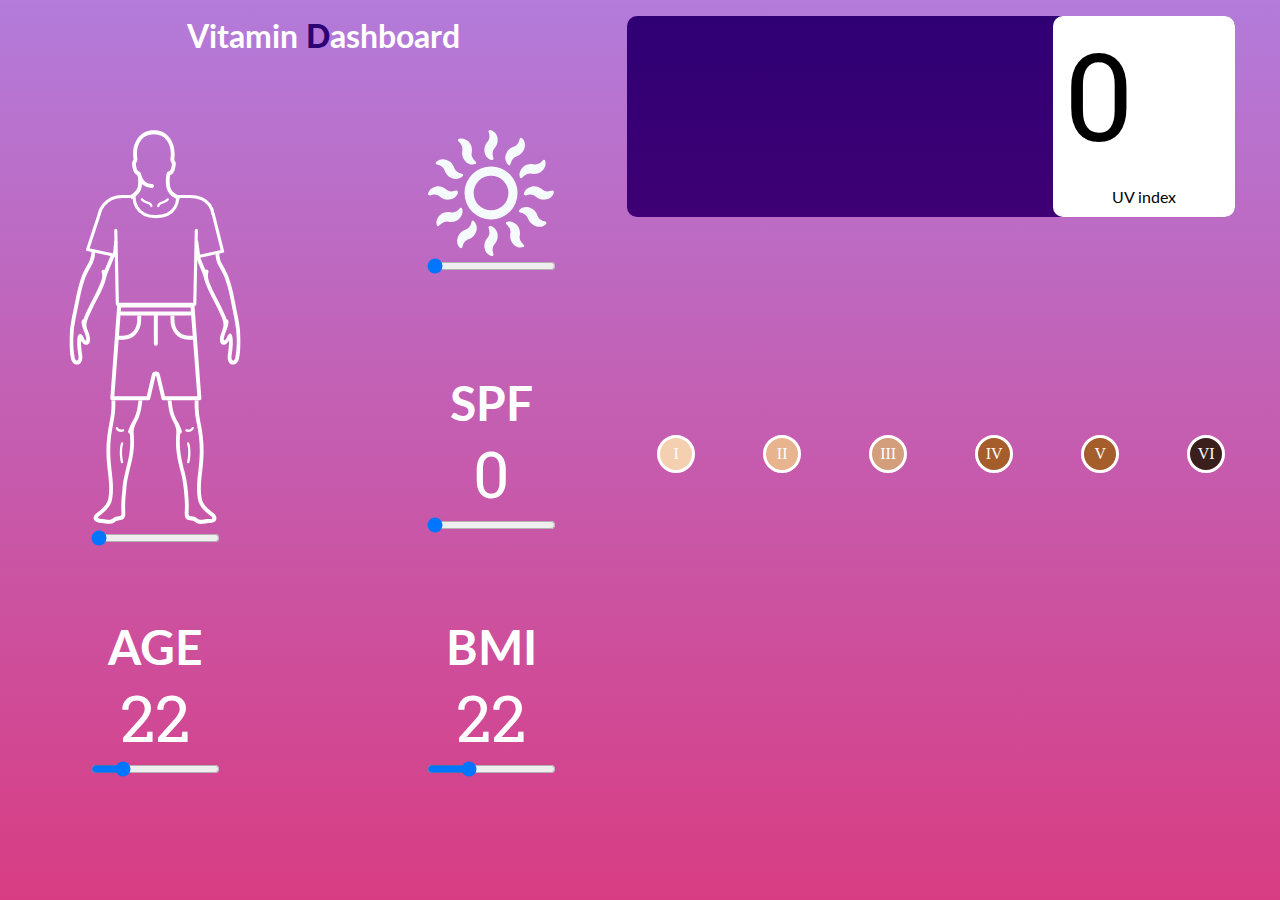
==== index.html @ 44d74c5a "styling fixes" ====
<!DOCTYPE html>
<html>
<head>
	<title>VitaminDashboard</title>
	<link rel="icon" href="favicon.ico" type="image/x-icon" />  
	<link href="https://fonts.googleapis.com/css2?family=Lato&display=swap" rel="stylesheet">
	<link href="https://fonts.googleapis.com/css2?family=Roboto+Slab:wght@700&display=swap" rel="stylesheet">
	<link rel="stylesheet" type="text/css" href="Assets/Css/style.css">
	<meta name="viewport" content="initial-scale=1.0, minimum-scale=1.0" />
	<link rel="apple-touch-icon" href="Assets/Images/D-180.png">  
	<meta name="apple-mobile-web-app-status-bar" content="#c262b7">
	<meta name="theme-color" content="#c262b7"/>
	<link rel="manifest" href="manifest.json">
</head>
<body>
	<main class="uv-app">
		<h1 class="app-header">Vitamin <strong class="d">D</strong>ashboard</h1>
		<div class="block block-uv">
			<div class="uv-index">
				<div class="uv-index-forecast">
					<canvas id="uv-chart" class="uv-chart"></canvas>
				</div>
				<div class="uv-index-now">
					<svg viewBox="0 0 21 21">
						<text class="uv-index-now_number number" x="0" y="15">0</text>
					</svg>
					<p class="uv-index-now_label">UV index</p>
				</div>	
			</div>		
		</div>
		<div class="block block-factors">
			<div class="factor factor-clothes">
				<img class="clothes clothes-placeholder" src="Assets/Images/clothes-1.svg">
				<img class="clothes clothes-1" src="Assets/Images/clothes-1.svg">
				<img class="clothes clothes-2" src="Assets/Images/clothes-2.svg">
				<img class="clothes clothes-3 active" src="Assets/Images/clothes-3.svg">
				<img class="clothes clothes-4" src="Assets/Images/clothes-4.svg">
				<img class="clothes clothes-5" src="Assets/Images/clothes-5.svg">
				<input type="range" min="1" max="5" value="1" class="slider clothes-slider" id="clothes-slider">
			</div>
			<div class="factor factor-cloud-coverage cloud-coverage-0">
				<img id="sun" class="sun" src="./Assets/Images/sun.svg">
				<img id="cloud1" class="cloud cloud1" src="./Assets/Images/cloud.svg">
				<img id="cloud2" class="cloud cloud2" src="./Assets/Images/cloud.svg">
				<input type="range" min="1" max="5" value="0" class="slider cloud-coverage-slider" id="cloud-coverage-slider">
			</div>
			<div class="factor factor-age">
				<p class="label factor-age_label">AGE</p>
				<p class="factor-age_number number">22</p>
				<input type="range" min="1" max="99" value="22" class="slider age-slider" id="age-slider">
			</div>
			<div class="factor factor-spf">
				<p class="label factor-spf_label">SPF</p>
				<p class="factor-spf_number number">0</p>
				<input type="range" min="0" max="60" value="0" class="slider spf-slider" id="spf-slider">
			</div>
			<div class="factor factor-bmi">
				<p class="label factor-bmi_label">BMI</p>
				<p class="factor-bmi_number number">22</p>
				<input type="range" min="10" max="50" value="22" class="slider bmi-slider" id="bmi-slider">
			</div>
		</div>
		<div class="block block-time">
			<div class="chart-container" style="width:calc(100vw - 3em)">
				<canvas id="time-chart"></canvas>
			</div>
			<ul class="skin-types">
				<li class="skin-type skin-type-1">I</li>
				<li class="skin-type skin-type-2">II</li>
				<li class="skin-type skin-type-3">III</li>
				<li class="skin-type skin-type-4">IV</li>
				<li class="skin-type skin-type-5">V</li>
				<li class="skin-type skin-type-6">VI</li>
			</ul>
		</div>
	</main>

	<script src="Assets/Js/chart.js"></script>
	<script src="Assets/Js/actions.js"></script>
<!-- 
 To Do:
	- fix the way things scale for phones and desktop sizes
	- make clouds work
	- make clothes work
  -->
</body>
</html>
---- Assets/Css/style.css ----
/* Style v 0.1 */

/* Resets */
ul[class], ol[class] {padding: 0; list-style: none; }
body, h1, h2, h3, h4, p, ul[class], ol[class], li, figure, figcaption, blockquote, dl, dd {margin: 0; }

/* Resets */
:root {
	--number-font: 'Roboto Slab', serif;
	--label-font: 'Lato', sans-serif;
	--accent-color: #2f0074;
}

/* Fonts */
.number { 
	font-family: 'Roboto Slab', serif;
}

/* * * * * * * * * * * * * * * * * * * */
/* Header                              */
/* * * * * * * * * * * * * * * * * * * */
.app-header {
	font-family: var(--label-font);
	color: #fff;
	font-size: 2em;
	text-align: center;
}

.d {
	color: #2e0074;
}


/* * * * * * * * * * * * * * * * * * * */
/* Layout                              */
/* * * * * * * * * * * * * * * * * * * */
.uv-app { 
	display: grid; 
	grid-template-rows: 2em auto auto 1fr; 
	grid-row-gap: 2em;
	padding: 1em 1.2em;
    grid-template-columns: calc(100vw - 2.4em);
	background-image: linear-gradient(#b37bda, #d83d83); 
	height: calc(100vh - 2em);
	overflow-x: hidden;
}


/* * * * * * * * * * * * * * * * * * * */
/* Factors                             */
/* * * * * * * * * * * * * * * * * * * */

/* Factors layout */
.block-factors { 
	display: grid; 
	grid-template-columns: calc(50% - 2em) calc(50% - 2em); 
	grid-template-rows: minmax(10vh, 15vh) minmax(10vh, 13vh) minmax(10vh, 13vh);
	grid-column-gap: 4em;
	grid-row-gap: 1em;
	text-align: center;
}

.slider {
	max-width: 20vw;
}

/* Spf */
.factor-spf {
	grid-row: 2 / 3;
	grid-column: 2 / 3;
}

.factor-spf_label {
	font-family: var(--label-font);
	color: #fff;
	font-size: 2em;
	font-weight: bold;
}

.factor-spf_number {
	font-family: var(--number-font);
	color: #fff;
	font-size: 3em;
}

/* Cloud coverage */
.factor-cloud-coverage {
	display: flex;
    flex-direction: column;
	position: relative;
	grid-row: 1 / 2;
	align-items: center;
}

.cloud1 {
	position: absolute;
	width: 35%;
	left: calc(0px - 25%);
	top: 20%;
	opacity: 0;
	transition: all 1s cubic-bezier(0, 0.2, 0.5, 1);
}

.cloud2 {
	position: absolute;
	width: 35%;
	right: calc(0px - 25%);
	top: 50%;
	opacity: 0;
	transition: all 1s cubic-bezier(0, 0.2, 0.5, 1);
}

.sun {
	top: 0;
	max-width: 70%;
	max-height: 70%;
	position: relative;
	transition: all 1s cubic-bezier(0, 0.2, 0.5, 1);
}

.cloud-coverage-2 .cloud1 {
	left: calc(0px - 7%);
	opacity: 0.2;
}

.cloud-coverage-2 .cloud2 {
	right: calc(0px - 7%);
	top: 40%;
	opacity: 0.2;
}

.cloud-coverage-2 .sun {
	transform: rotate(5deg) scale(0.95);
}

.cloud-coverage-3 .cloud1 {
	left: calc(0px - 5%);
	opacity: 0.6;
	width: 45%;
}

.cloud-coverage-3 .cloud2 {
	right: calc(0px - 5%);
	top: 25%;
	opacity: 0.6;
	width: 45%;
}

.cloud-coverage-3 .sun {
	transform: rotate(10deg) scale(0.90);
}

.cloud-coverage-4 .cloud1 {
	left: calc(0px - 4%);
	opacity: 0.8;
	top: 2%;
	width: 50%;
}

.cloud-coverage-4 .cloud2 {
	right: calc(0px - 4%);
	opacity: 0.8;
	top: 30%;
	width: 50%;
}

.cloud-coverage-4 .sun {
	transform: rotate(15deg) scale(0.85);
}

.cloud-coverage-5 .cloud1 {
	left: 0;
	top: -4%;
	opacity: 1;
	width: 55%;
}

.cloud-coverage-5 .cloud2 {
	right: 0;
	top: 20%;
	opacity: 1;
	width: 55%;
}

.cloud-coverage-5 .sun {
	transform: rotate(20deg) scale(0.80);
}

/* Age */
.factor-age {
	grid-row: 3 / 4;
	grid-column: 1 / 2;
}

.factor-age_label {
	font-family: var(--label-font);
	color: #fff;
	font-size: 2em;
	font-weight: bold;
}

.factor-age_number {
	font-family: var(--number-font);
	color: #fff;
	font-size: 3em;
}

/* Bmi */
.factor-bmi {
	grid-row: 3 / 4;
	grid-column: 2 / 3;
}

.factor-bmi_label {
	font-family: var(--label-font);
	color: #fff;
	font-size: 2em;
	font-weight: bold;
}

.factor-bmi_number {
	font-family: var(--number-font);
	color: #fff;
	font-size: 3em;
}

/* Clothes */
.factor-clothes {
	position: relative;
	grid-column: 1 / 2;
	grid-row: 1 / 3;
}

.clothes { 
	position: absolute; 
	top: 0;
	left: 0;
	width: 100%;
	height: calc(100% - 30px);
	opacity: 0; 
}

.clothes.active { 
	opacity: 1; 
}

.clothes-placeholder {
	position: relative;
}


/* * * * * * * * * * * * * * * * * * * */
/* UV Index                            */
/* * * * * * * * * * * * * * * * * * * */

/* UV Index layout */
.uv-index {
	display: grid;
	grid-template-columns: 70% 30%;
	background-color: black;
	border-radius: 10px;
	background-image: linear-gradient(#2f0074, #3e0074); 
}

/* UV Index forecast */
.uv-index-forecast { 
	position: relative;
}

/* UV Index now */
.uv-index-now {
	display: flex;
	padding: 0.7em;
	flex-direction: column;
	justify-content: center;
	background-color: #fff;
	border-radius: 10px;
	text-align: center;
}

.uv-index-now_number {
	color: var(--accent-color);
}

.uv-index-now_label {
	font-family: var(--label-font);
}


/* * * * * * * * * * * * * * * * * * * */
/* Skin Types                          */
/* * * * * * * * * * * * * * * * * * * */
ul.skin-types { 
	display: flex;
	justify-content: space-between;
	padding-left: 30px;
	padding-right: 10px;
}

.skin-type {
	display: flex;
	justify-content: center;
	align-items: center;
	border: solid #fff 3px;
	border-radius: 100%;
	width: 2em;
	height: 2em;
	color: #fff;
}

.skin-type-1 { background-color: #f4d0b0; }
.skin-type-2 { background-color: #e7b48f; }
.skin-type-3 { background-color: #d29e7b; }
.skin-type-4 { background-color: #a45d2b; }
.skin-type-5 { background-color: #a45d2b; }
.skin-type-6 { background-color: #3b1f1d; }


/* * * * * * * * * * * * * * * * * * * */
/* Screen sizes                        */
/* * * * * * * * * * * * * * * * * * * */

@media(min-width:992px){
	.uv-app {
		grid-template-columns: calc(50vw - 2em) calc(50vw - 2em);
		grid-template-rows: 50px auto 1fr;
		grid-row-gap: 4em;
	}

	.app-header { grid-column: 1 / 2; grid-row: 1 / 2; }
	.block-uv { grid-column: 2 / 3; grid-row: 1 / 3; }
	.block-time { grid-column: 2 / 3; grid-row: 3 / 4; }
	.block-factors { grid-column: 1 / 2; grid-row: 2 / 4; grid-row-gap: 4em; grid-template-rows: minmax(10vh, 20vh) minmax(10vh, 20vh) minmax(10vh, 20vh); }
}

@media(min-width:640px) and (max-width: 992px) {
	.app-header { grid-column: 1 / 3; grid-row: 1 / 2; }
	.uv-app { grid-template-columns: calc(50vw - 4em) calc(50vw - 0em);
	grid-column-gap: 2em; }
	.block-uv { grid-column: 1 / 2; grid-row: 2 / 3; }
	.block-time { grid-column: 2 / 3; grid-row: 2 / 3; }
	.block-factors { grid-column: 1 / 3; grid-row: 3 / 4; grid-template-columns: 1fr 1fr 1fr; grid-template-rows: 1fr 1fr; }
	.factor-bmi { grid-row: 2 / 3; grid-column: 3 / 4; }
	.factor-age { grid-row: 1 / 2; grid-column: 3 / 4; } 
}

@media(min-width:640px) {
	.factor-age_label,
	.factor-bmi_label,
	.factor-spf_label { font-size: 3em; }
	.factor-age_number,
	.factor-bmi_number,
	.factor-spf_number { font-size: 4em; }
}

@media(min-width:360px) and (max-width: 640px) {	
	.block-factors { grid-template-columns: 1fr 1fr 1fr; grid-template-rows: minmax(6em , 11vh) minmax(6em , 11vh); grid-column-gap: 1em; }
	.factor-bmi { grid-row: 2 / 3; grid-column: 3 / 4; }
	.factor-age { grid-row: 1 / 2; grid-column: 3 / 4; } 
	.app-header,
	.factor-age_label,
	.factor-bmi_label,
	.factor-spf_label { font-size: 1.6em; }
	.factor-age_number,
	.factor-bmi_number,
	.factor-spf_number { font-size: 1.8em; }
}


@media(max-width:360px) {
	.uv-app { grid-row-gap: 1.2em; }
}
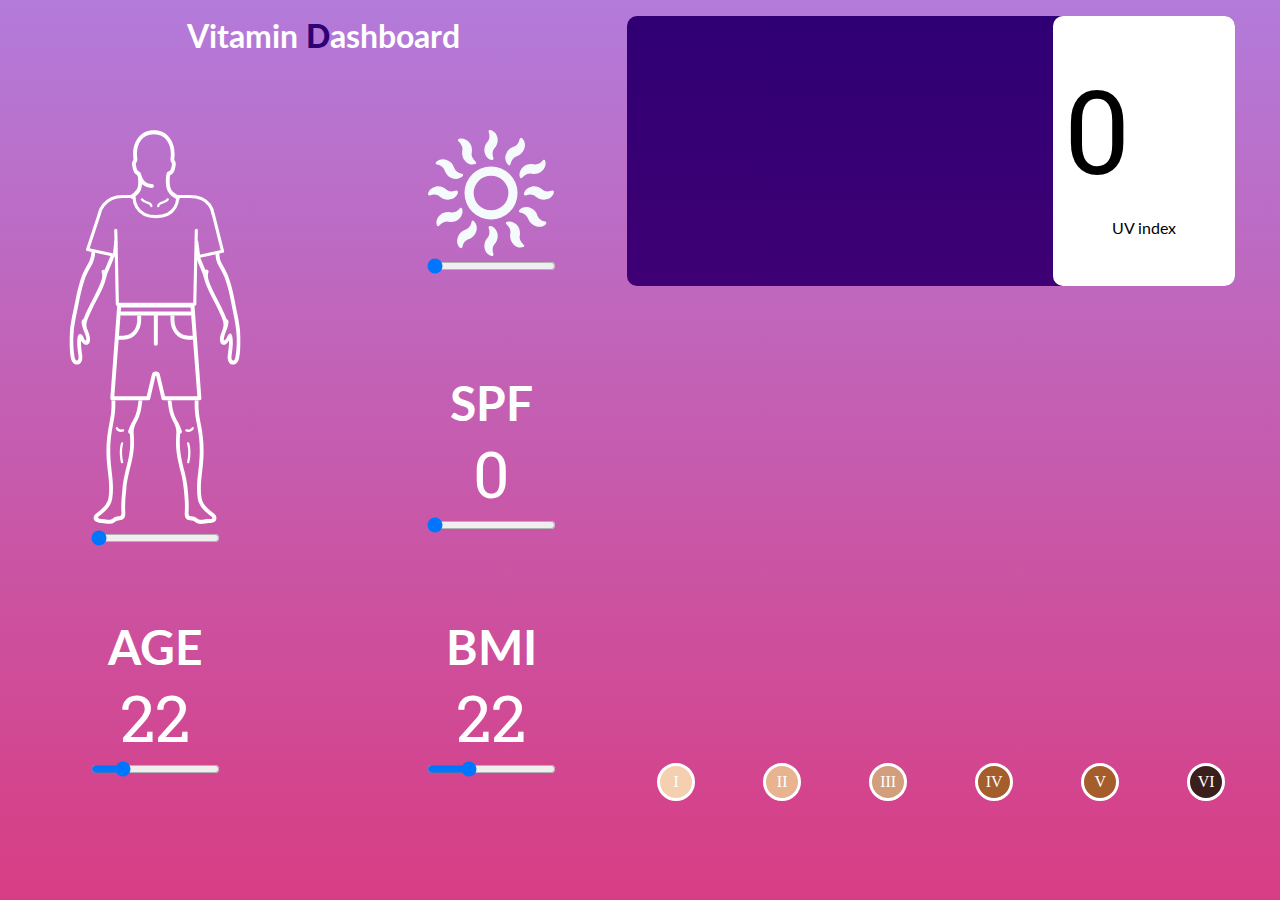
==== commit ef234731: "better spensive styling" ====
--- a/index.html
+++ b/index.html
@@ -21,7 +21,7 @@
 					<canvas id="uv-chart" class="uv-chart"></canvas>
 				</div>
 				<div class="uv-index-now">
-					<svg viewBox="0 0 21 21">
+					<svg viewBox="0 0 22 21">
 						<text class="uv-index-now_number number" x="0" y="15">0</text>
 					</svg>
 					<p class="uv-index-now_label">UV index</p>
@@ -61,7 +61,7 @@
 			</div>
 		</div>
 		<div class="block block-time">
-			<div class="chart-container" style="width:calc(100vw - 3em)">
+			<div class="chart-container">
 				<canvas id="time-chart"></canvas>
 			</div>
 			<ul class="skin-types">
--- a/Assets/Css/style.css
+++ b/Assets/Css/style.css
@@ -15,6 +15,13 @@
 .number { 
 	font-family: 'Roboto Slab', serif;
 }
+
+/* * * * * * * * * * * * * * * * * * * */
+/* Vars                                */
+/* * * * * * * * * * * * * * * * * * * */
+
+:root {	--uv-chart-height: 15vh; }
+:root {	--time-chart-height: 20vh; }
 
 /* * * * * * * * * * * * * * * * * * * */
 /* Header                              */
@@ -250,7 +257,7 @@
 
 
 /* * * * * * * * * * * * * * * * * * * */
-/* UV Index                            */
+/* Charts                              */
 /* * * * * * * * * * * * * * * * * * * */
 
 /* UV Index layout */
@@ -265,12 +272,14 @@
 /* UV Index forecast */
 .uv-index-forecast { 
 	position: relative;
+	height: var(--uv-chart-height);
 }
 
 /* UV Index now */
 .uv-index-now {
 	display: flex;
 	padding: 0.7em;
+	height: calc(var(--uv-chart-height) - 1.4em);
 	flex-direction: column;
 	justify-content: center;
 	background-color: #fff;
@@ -284,6 +293,12 @@
 
 .uv-index-now_label {
 	font-family: var(--label-font);
+}
+
+/* Exposure time chart */
+.chart-container {
+	width: calc(100vw - 3em);
+	height: var(--time-chart-height);
 }
 
 
@@ -319,19 +334,6 @@
 /* * * * * * * * * * * * * * * * * * * */
 /* Screen sizes                        */
 /* * * * * * * * * * * * * * * * * * * */
-
-@media(min-width:992px){
-	.uv-app {
-		grid-template-columns: calc(50vw - 2em) calc(50vw - 2em);
-		grid-template-rows: 50px auto 1fr;
-		grid-row-gap: 4em;
-	}
-
-	.app-header { grid-column: 1 / 2; grid-row: 1 / 2; }
-	.block-uv { grid-column: 2 / 3; grid-row: 1 / 3; }
-	.block-time { grid-column: 2 / 3; grid-row: 3 / 4; }
-	.block-factors { grid-column: 1 / 2; grid-row: 2 / 4; grid-row-gap: 4em; grid-template-rows: minmax(10vh, 20vh) minmax(10vh, 20vh) minmax(10vh, 20vh); }
-}
 
 @media(min-width:640px) and (max-width: 992px) {
 	.app-header { grid-column: 1 / 3; grid-row: 1 / 2; }
@@ -351,22 +353,55 @@
 	.factor-age_number,
 	.factor-bmi_number,
 	.factor-spf_number { font-size: 4em; }
+
+	.chart-container {
+		width: 100%;
+	}
+
+	:root {	--uv-chart-height: 25vh; }
+	:root {	--time-chart-height: calc(25vh - 37px); }
 }
 
 @media(min-width:360px) and (max-width: 640px) {	
-	.block-factors { grid-template-columns: 1fr 1fr 1fr; grid-template-rows: minmax(6em , 11vh) minmax(6em , 11vh); grid-column-gap: 1em; }
+	.block-factors { 
+		grid-template-columns: 1fr 1fr 1fr; 
+		grid-template-rows: minmax(5em , 9vh) minmax(5em , 10vh); 
+		grid-column-gap: 1em; 
+		padding-top: 3px;
+	}
 	.factor-bmi { grid-row: 2 / 3; grid-column: 3 / 4; }
 	.factor-age { grid-row: 1 / 2; grid-column: 3 / 4; } 
-	.app-header,
 	.factor-age_label,
 	.factor-bmi_label,
-	.factor-spf_label { font-size: 1.6em; }
+	.factor-spf_label { font-size: 1.4em; }
 	.factor-age_number,
 	.factor-bmi_number,
-	.factor-spf_number { font-size: 1.8em; }
-}
-
+	.factor-spf_number { font-size: 1.7em; }
+}
+
+@media(max-width:640px) {
+	.uv-app { grid-template-rows: 1.3em auto auto 1fr;  }
+	.app-header { font-size: 1.2em; font-weight: normal; }
+}
 
 @media(max-width:360px) {
-	.uv-app { grid-row-gap: 1.2em; }
+	.uv-app { grid-row-gap: 0.8em; padding: 0.6em 1.2em; height: calc(100vh - 1.2em); }
+}
+
+
+
+@media(min-width:992px){
+	.uv-app {
+		grid-template-columns: calc(50vw - 2em) calc(50vw - 2em);
+		grid-template-rows: 50px auto 1fr;
+		grid-row-gap: 4em;
+	}
+
+	.app-header { grid-column: 1 / 2; grid-row: 1 / 2; }
+	.block-uv { grid-column: 2 / 3; grid-row: 1 / 3; }
+	.block-time { grid-column: 2 / 3; grid-row: 3 / 4; }
+	.block-factors { grid-column: 1 / 2; grid-row: 2 / 4; grid-row-gap: 4em; grid-template-rows: minmax(10vh, 20vh) minmax(10vh, 20vh) minmax(10vh, 20vh); }
+
+	:root {	--uv-chart-height: 30vh; }
+	:root {	--time-chart-height: calc(50vh - 37px); }
 }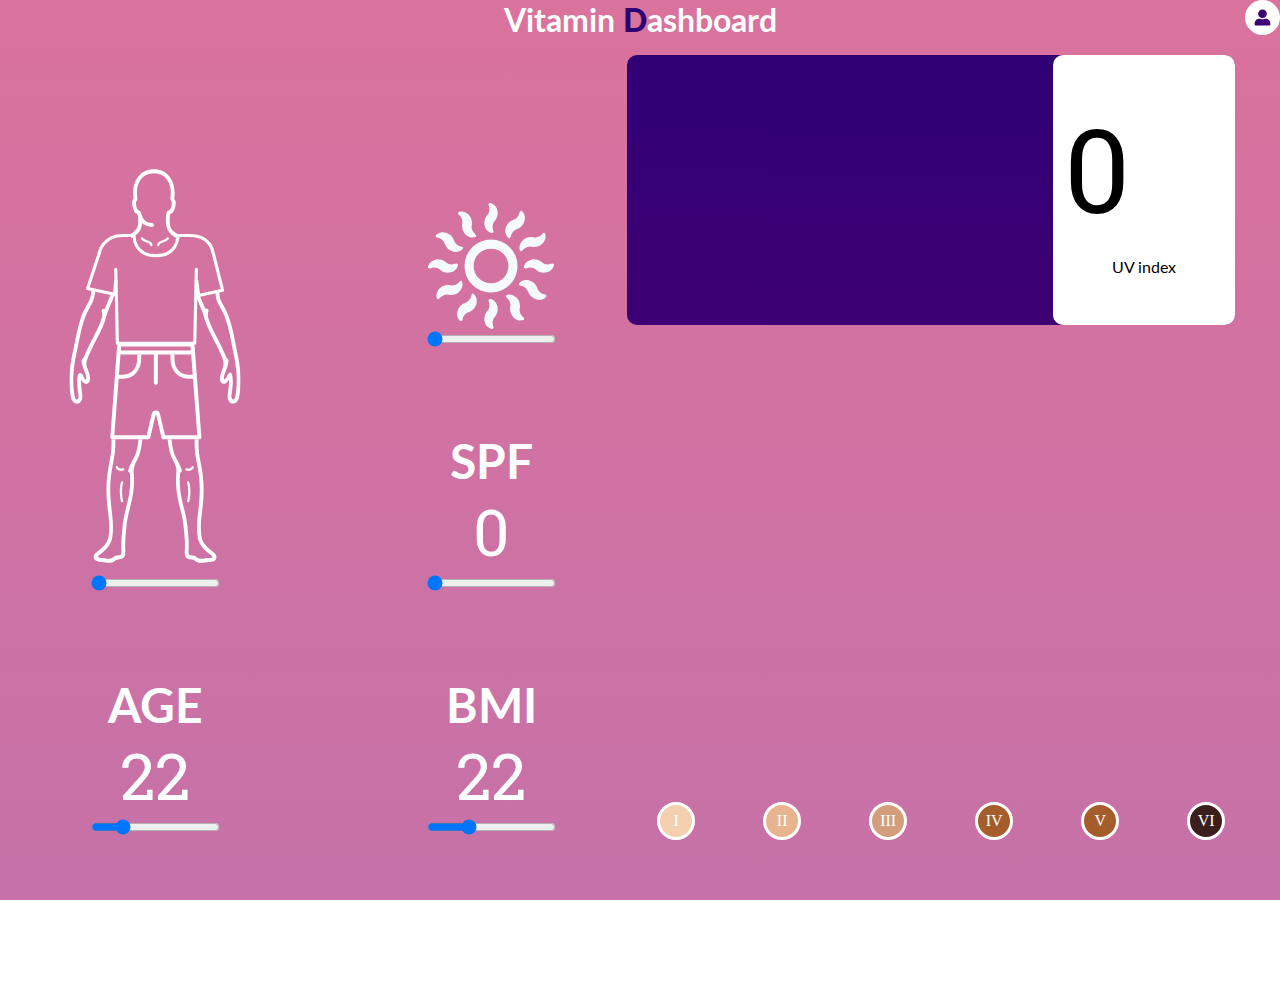
==== commit b70673ca: "login page setup and page transition styling" ====
--- a/index.html
+++ b/index.html
@@ -12,9 +12,14 @@
 	<meta name="theme-color" content="#c262b7"/>
 	<link rel="manifest" href="manifest.json">
 </head>
-<body>
-	<main class="uv-app">
-		<h1 class="app-header">Vitamin <strong class="d">D</strong>ashboard</h1>
+<body class="body homepage">
+	<header class="app-header">
+		<h1 class="app-header-title">Vitamin <strong class="d">D</strong>ashboard</h1>
+		<div class="profile-button">
+			<img class="profile-button__image" src="Assets/Images/profile.svg" alt="">
+		</div>
+	</header>
+	<main class="page uv-app">
 		<div class="block block-uv">
 			<div class="uv-index">
 				<div class="uv-index-forecast">
@@ -73,15 +78,47 @@
 				<li class="skin-type skin-type-6">VI</li>
 			</ul>
 		</div>
-	</main>
+	</main> <!-- end of uv-app -->
+	<div class="page signup">
+		<div class="block block-signup">
+			<h2>Log in or create a profile</h2>
+			<p>By creating a profile, your settings will be preserved on your next visit</p>
+			<form action="">
+				<label for="email">E-mail address</label>
+				<input id="email" type="email">
+				<label for="password">Password</label>
+				<input id="password" type="password">
+				<button>Sign up</button>
+			</form>
+		</div>
+	</div> <!-- end of signup -->
+	<div class="blob-bg">
+		<svg id="blob-bg__image" class="blob-bg__image" data-name="layer1" viewBox="90 170 300 1200">
+			<defs><style>.cls-1{fill:none;}.cls-2{clip-path:url(#clip-path);}.cls-3{fill:url(#color-gradient);}</style>
+				<linearGradient id="color-gradient" x1="567.3" y1="-351.76" x2="567.3" y2="-1197.12" gradientTransform="matrix(1, 0, 0, 0.83, -4.47, 997.61)" gradientUnits="userSpaceOnUse"><stop offset="0" stop-color="#a870bb"/><stop offset="1" stop-color="#e97393"/></linearGradient>
+			</defs>
+			<path class="cls-3"  fill="#fff" d="M 90 210 C 90 180 90 150 90 150   C 300 150 330 150 390 150 C 390 150 390 180 390 210 C 390 1240 390 1270 390 1270 C 330 1270 300 1270 300 1270 C 300 1270 180 1270 180 1270 C 180 1270 150 1270 90 1270 C 90 1270 90 240 90 210" mask="url(#knockout-text)" >
+			</path>
+		</svg>
+	</div> <!-- end of blob-bg -->
+
 
 	<script src="Assets/Js/chart.js"></script>
 	<script src="Assets/Js/actions.js"></script>
 <!-- 
  To Do:
-	- fix the way things scale for phones and desktop sizes
-	- make clouds work
-	- make clothes work
+	- Tweak calculation
+	- Make skin type clickable, so that you just see the values for that skin type. But make it so you can go back to overview of skin types
+	- design and implement a button that opens a full page data sheet about the App and vitamin d
+	- Design a timer that you can start, which will cound down the minutes you need to be outside. When you adjust the sliders while the timer is running, it will then dynamically gain or lose time
+	- When clouds are adjusted, maybe it should adjust the UV index as well
+	- Paid app might include:
+		- Save preferences like age / skin color / location / etc.
+		- Input your personal goal (change the 4000 IU default)
+		- Keep a log of of vitamin d by uv exposure
+		- Customize clothing
+		- 
+		- Receive mailing, like one tip per day for a week about getting healthy vitamin d levels
   -->
 </body>
 </html>--- a/Assets/Css/style.css
+++ b/Assets/Css/style.css
@@ -20,13 +20,20 @@
 /* Vars                                */
 /* * * * * * * * * * * * * * * * * * * */
 
-:root {	--uv-chart-height: 15vh; }
-:root {	--time-chart-height: 20vh; }
+:root {	--uv-chart-height: 22vh; }
+:root {	--time-chart-height: 25vh; }
 
 /* * * * * * * * * * * * * * * * * * * */
 /* Header                              */
 /* * * * * * * * * * * * * * * * * * * */
+
 .app-header {
+	display: flex;
+	justify-content: center;
+	position: relative;
+}
+
+.app-header-title {
 	font-family: var(--label-font);
 	color: #fff;
 	font-size: 2em;
@@ -37,19 +44,116 @@
 	color: #2e0074;
 }
 
+.profile-button {
+	position: absolute;
+	top: 0;
+	right: 0;
+	width: 1.2em;
+	height: 1.2em;
+	padding: 0.5em;
+	border-radius: 100%;
+	background-color: #fff;
+}
+
+.profile-button:hover {
+	cursor: pointer;
+}
+
+.profile-button__image { 
+	width: 100%;
+}
 
 /* * * * * * * * * * * * * * * * * * * */
 /* Layout                              */
 /* * * * * * * * * * * * * * * * * * * */
 .uv-app { 
 	display: grid; 
-	grid-template-rows: 2em auto auto 1fr; 
+	grid-template-rows: auto auto 1fr; 
 	grid-row-gap: 2em;
 	padding: 1em 1.2em;
     grid-template-columns: calc(100vw - 2.4em);
-	background-image: linear-gradient(#b37bda, #d83d83); 
+	/* background-image: linear-gradient(#b37bda, #d83d83);  */
 	height: calc(100vh - 2em);
-	overflow-x: hidden;
+	overflow: hidden;
+}
+
+.hidden {
+	display: none;
+}
+
+
+/* * * * * * * * * * * * * * * * * * * * */
+/* Background                            */
+/* * * * * * * * * * * * * * * * * * * * */
+
+.blob-bg {
+    height: 100vh;
+    overflow: hidden;
+    position: absolute;
+    z-index: -999;
+    width: 100vw;
+    top: 0;
+}
+
+
+/* * * * * * * * * * * * * * * * * * * * */
+/* Homepage to Account switch animations */
+/* * * * * * * * * * * * * * * * * * * * */
+
+.homepage .block-uv,
+.homepage .block-factors,
+.homepage .block-time {
+	opacity: 1;
+	transition: all 0.3s ease-out;
+}
+
+.homepage .block-signup {
+	opacity: 0;
+	transition: all 0.3s ease-out;
+}
+
+.homepage .blob-bg__image path {
+	animation: blob2 1.3s forwards;
+	transform-origin: 50% 50%;
+}
+
+@keyframes blob2 {
+	0% {
+	  d: path("M 90 210 C 90 180 90 150 90 150 C 300 150 330 150 390 150 C 390 150 390 180 390 210 C 390 240 380 260 350 270 C 320 280 290 270 270 260 C 240 250 230 280 210 290 C 180 310 130 300 110 280 C 90 270 90 240 90 210");
+	}
+  100% {
+    d: path("M 90 210 C 90 180 90 150 90 150 C 300 150 330 150 390 150 C 390 150 390 180 390 210 C 390 1240 390 1270 390 1270 C 330 1270 300 1270 300 1270 C 300 1270 180 1270 180 1270 C 180 1270 150 1270 90 1270 C 90 1270 90 240 90 210 ");
+  }
+}
+
+/* * * * * * * * * * * * * * * * * * * * */
+/* Account to Homepage switch animations */
+/* * * * * * * * * * * * * * * * * * * * */
+
+.account .block-uv,
+.account .block-factors,
+.account .block-time {
+	opacity: 0;
+	transition: all 0.3s ease-out;
+}
+
+.account .block-signup {
+	opacity: 1;
+	transition: all 0.3s ease-out;
+}
+
+.account .blob-bg__image path {
+	animation: blob1 0.5s forwards;
+	transform-origin: 50% 50%;
+}
+
+@keyframes blob1 {
+  0% {
+    d: path("M 90 210 C 90 180 90 150 90 150 C 300 150 330 150 390 150 C 390 150 390 180 390 210 C 390 1240 390 1270 390 1270 C 330 1270 300 1270 300 1270 C 300 1270 180 1270 180 1270 C 180 1270 150 1270 90 1270 C 90 1270 90 240 90 210 ");
+  }
+  100% {
+    d: path("M 90 210 C 90 180 90 150 90 150 C 300 150 330 150 390 150 C 390 150 390 180 390 210 C 390 240 380 260 350 270 C 320 280 290 270 270 260 C 240 250 230 280 210 290 C 180 310 130 300 110 280 C 90 270 90 240 90 210");
+  }
 }
 
 
@@ -67,6 +171,13 @@
 	text-align: center;
 }
 
+.factor {
+	display: flex;
+	flex-direction: column;
+	justify-content: flex-end;
+	align-items: center;
+}
+
 .slider {
 	max-width: 20vw;
 }
@@ -92,8 +203,6 @@
 
 /* Cloud coverage */
 .factor-cloud-coverage {
-	display: flex;
-    flex-direction: column;
 	position: relative;
 	grid-row: 1 / 2;
 	align-items: center;
@@ -255,6 +364,14 @@
 	position: relative;
 }
 
+
+/* * * * * * * * * * * * * * * * * * * */
+/* Signup                              */
+/* * * * * * * * * * * * * * * * * * * */
+
+.block-signup {
+	grid-row: 2/3;
+}
 
 /* * * * * * * * * * * * * * * * * * * */
 /* Charts                              */
@@ -380,8 +497,8 @@
 }
 
 @media(max-width:640px) {
-	.uv-app { grid-template-rows: 1.3em auto auto 1fr;  }
-	.app-header { font-size: 1.2em; font-weight: normal; }
+	.uv-app { grid-template-rows: auto auto 1fr;  }
+	.app-header-title { font-size: 1.2em; font-weight: normal; }
 }
 
 @media(max-width:360px) {
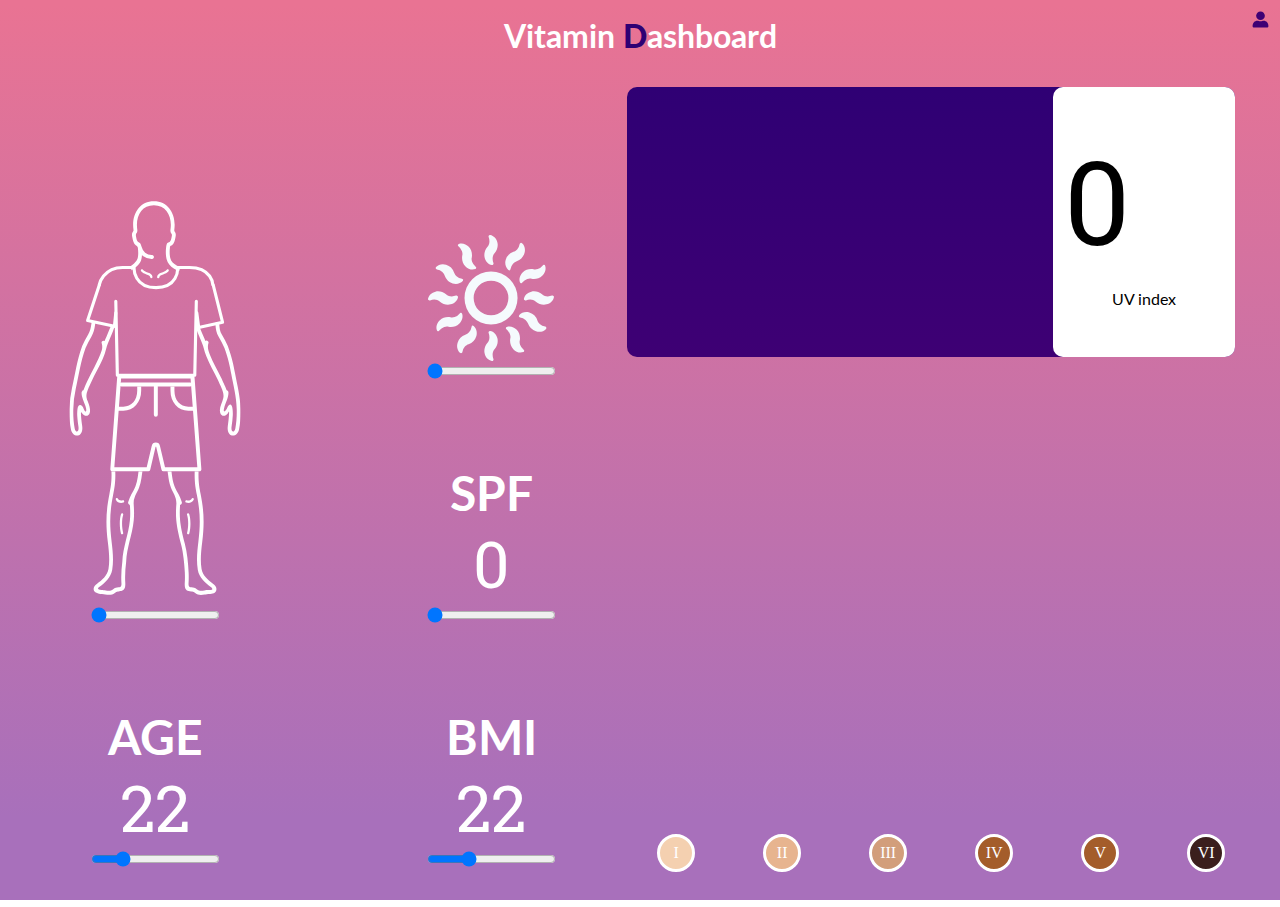
==== commit 05b41bbf: "improved styling" ====
--- a/index.html
+++ b/index.html
@@ -79,25 +79,33 @@
 			</ul>
 		</div>
 	</main> <!-- end of uv-app -->
-	<div class="page signup">
+	<div id="signup-page" class="page signup hidden">
 		<div class="block block-signup">
-			<h2>Log in or create a profile</h2>
-			<p>By creating a profile, your settings will be preserved on your next visit</p>
-			<form action="">
-				<label for="email">E-mail address</label>
-				<input id="email" type="email">
-				<label for="password">Password</label>
-				<input id="password" type="password">
-				<button>Sign up</button>
+			<div class="signup-header">
+				<h2 class="app-header-title-small">Log in or create a profile</h2>
+				<p class="app-header-subtitle">By creating a profile, your settings will be preserved on your next visit</p>
+			</div>
+			<form id="signup-form" class="signup-form">
+				<div class="form-row">
+					<label for="signup-form__email">E-mail address</label>
+					<input id="signup-form__email" type="email" value="example@example.com">
+				</div>
+				<div class="form-row">
+					<label for="signup-form__password">Password</label>
+					<input id="signup-form__password" type="password" value="123">
+				</div>
+				<div class="form-row bottom-row">
+					<button id="signup-button" class="signup-button">Sign up</button>
+				</div>
 			</form>
 		</div>
 	</div> <!-- end of signup -->
 	<div class="blob-bg">
-		<svg id="blob-bg__image" class="blob-bg__image" data-name="layer1" viewBox="90 170 300 1200">
+		<svg id="blob-bg__image" class="blob-bg__image" height="100%" width="100%" viewBox="0 0 300 777" preserveAspectRatio="none">
 			<defs><style>.cls-1{fill:none;}.cls-2{clip-path:url(#clip-path);}.cls-3{fill:url(#color-gradient);}</style>
 				<linearGradient id="color-gradient" x1="567.3" y1="-351.76" x2="567.3" y2="-1197.12" gradientTransform="matrix(1, 0, 0, 0.83, -4.47, 997.61)" gradientUnits="userSpaceOnUse"><stop offset="0" stop-color="#a870bb"/><stop offset="1" stop-color="#e97393"/></linearGradient>
 			</defs>
-			<path class="cls-3"  fill="#fff" d="M 90 210 C 90 180 90 150 90 150   C 300 150 330 150 390 150 C 390 150 390 180 390 210 C 390 1240 390 1270 390 1270 C 330 1270 300 1270 300 1270 C 300 1270 180 1270 180 1270 C 180 1270 150 1270 90 1270 C 90 1270 90 240 90 210" mask="url(#knockout-text)" >
+			<path class="cls-3"  fill="#fff" d="M 0 40   C 0 10 0 -20 0 -20   C 210 -20 240 -20 300 -20   C 300 777 300 777 300 777   C 300 777 290 777 233 777   C 150 777 170 777 110 777  C 30 777 0 777 0 777" >
 			</path>
 		</svg>
 	</div> <!-- end of blob-bg -->
--- a/Assets/Css/style.css
+++ b/Assets/Css/style.css
@@ -31,12 +31,28 @@
 	display: flex;
 	justify-content: center;
 	position: relative;
+	padding: 1em;
 }
 
 .app-header-title {
 	font-family: var(--label-font);
 	color: #fff;
 	font-size: 2em;
+	text-align: center;
+}
+
+.app-header-title-small {
+	font-family: var(--label-font);
+	color: #3e0074 ;
+	font-size: 1.6em;
+	text-align: center;
+}
+
+.app-header-subtitle {
+	margin-top: 3vh;
+	font-family: var(--label-font);
+	color: #fff ;
+	font-size: 1em;
 	text-align: center;
 }
 
@@ -50,9 +66,7 @@
 	right: 0;
 	width: 1.2em;
 	height: 1.2em;
-	padding: 0.5em;
-	border-radius: 100%;
-	background-color: #fff;
+	padding: 10px;
 }
 
 .profile-button:hover {
@@ -61,6 +75,22 @@
 
 .profile-button__image { 
 	width: 100%;
+}
+
+
+/* * * * * * * * * * * * * * * * * * * */
+/* Buttons                             */
+/* * * * * * * * * * * * * * * * * * * */
+
+.signup-button {
+	display: block;
+	width: 100%;
+	padding: 1.2em;
+	border-radius: 5px;
+	border: none;
+	background-color: #3e0074;
+	color: #fff;
+	bottom: 2em;
 }
 
 /* * * * * * * * * * * * * * * * * * * */
@@ -73,7 +103,7 @@
 	padding: 1em 1.2em;
     grid-template-columns: calc(100vw - 2.4em);
 	/* background-image: linear-gradient(#b37bda, #d83d83);  */
-	height: calc(100vh - 2em);
+	height: calc(100vh - 6em);
 	overflow: hidden;
 }
 
@@ -107,23 +137,23 @@
 	transition: all 0.3s ease-out;
 }
 
-.homepage .block-signup {
+.homepage .signup {
 	opacity: 0;
 	transition: all 0.3s ease-out;
 }
 
 .homepage .blob-bg__image path {
-	animation: blob2 1.3s forwards;
+	animation: blob2 0.5s forwards;
 	transform-origin: 50% 50%;
 }
 
 @keyframes blob2 {
 	0% {
-	  d: path("M 90 210 C 90 180 90 150 90 150 C 300 150 330 150 390 150 C 390 150 390 180 390 210 C 390 240 380 260 350 270 C 320 280 290 270 270 260 C 240 250 230 280 210 290 C 180 310 130 300 110 280 C 90 270 90 240 90 210");
+		d: path("M 0 40   C 0 10 0 -20 0 -20   C 210 -20 240 -20 300 -20   C 300 20 300 50 300 90   C 300 110 290 130 233 131   C 150 130 170 130 110 155  C 30 180 0 160 0 140");
 	}
-  100% {
-    d: path("M 90 210 C 90 180 90 150 90 150 C 300 150 330 150 390 150 C 390 150 390 180 390 210 C 390 1240 390 1270 390 1270 C 330 1270 300 1270 300 1270 C 300 1270 180 1270 180 1270 C 180 1270 150 1270 90 1270 C 90 1270 90 240 90 210 ");
-  }
+	100% {
+		d: path("M 0 40   C 0 10 0 -20 0 -20   C 210 -20 240 -20 300 -20   C 300 777 300 777 300 777   C 300 777 290 777 233 777   C 150 777 170 777 110 777  C 30 777 0 777 0 777");
+	}
 }
 
 /* * * * * * * * * * * * * * * * * * * * */
@@ -137,7 +167,7 @@
 	transition: all 0.3s ease-out;
 }
 
-.account .block-signup {
+.account .signup {
 	opacity: 1;
 	transition: all 0.3s ease-out;
 }
@@ -149,10 +179,10 @@
 
 @keyframes blob1 {
   0% {
-    d: path("M 90 210 C 90 180 90 150 90 150 C 300 150 330 150 390 150 C 390 150 390 180 390 210 C 390 1240 390 1270 390 1270 C 330 1270 300 1270 300 1270 C 300 1270 180 1270 180 1270 C 180 1270 150 1270 90 1270 C 90 1270 90 240 90 210 ");
+    d: path("M 0 40   C 0 10 0 -20 0 -20   C 210 -20 240 -20 300 -20   C 300 777 300 777 300 777   C 300 777 290 777 233 777   C 150 777 170 777 110 777  C 30 777 0 777 0 777");
   }
   100% {
-    d: path("M 90 210 C 90 180 90 150 90 150 C 300 150 330 150 390 150 C 390 150 390 180 390 210 C 390 240 380 260 350 270 C 320 280 290 270 270 260 C 240 250 230 280 210 290 C 180 310 130 300 110 280 C 90 270 90 240 90 210");
+    d: path("M 0 40   C 0 10 0 -20 0 -20   C 210 -20 240 -20 300 -20   C 300 20 300 50 300 90   C 300 110 290 130 233 131   C 150 130 170 130 110 155  C 30 180 0 160 0 140");
   }
 }
 
@@ -369,8 +399,36 @@
 /* Signup                              */
 /* * * * * * * * * * * * * * * * * * * */
 
+.signup {
+	padding: 0 1.2em;
+	height: calc(100vh - 4em);
+}
+
+.signup-header {
+	height: 30vh;
+}
+
 .block-signup {
-	grid-row: 2/3;
+	display: flex;
+	flex-direction: column;
+    grid-row: 2/3;
+    height: calc(100% - 2.4em);
+}
+
+.signup-form {
+    height: calc(100% - 2.4em);
+    display: flex;
+    flex-direction: column;
+}
+
+.form-row {
+	display: flex;
+	flex-direction: column;
+	margin-bottom: 1em;
+}
+
+.bottom-row {
+	margin-top: auto;
 }
 
 /* * * * * * * * * * * * * * * * * * * */
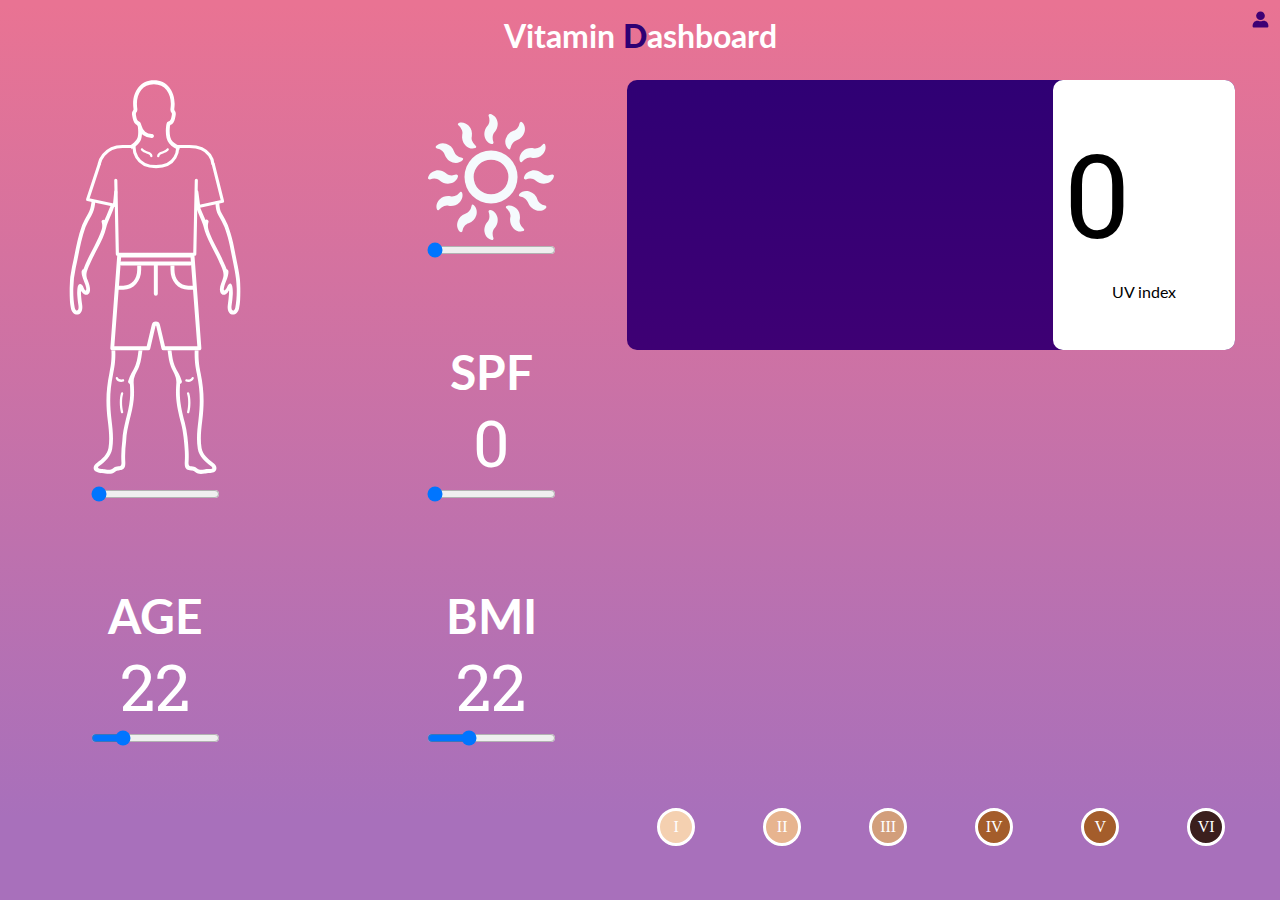
==== commit 4fdf3ad6: "improved styling" ====
--- a/index.html
+++ b/index.html
@@ -13,103 +13,104 @@
 	<link rel="manifest" href="manifest.json">
 </head>
 <body class="body homepage">
-	<header class="app-header">
-		<h1 class="app-header-title">Vitamin <strong class="d">D</strong>ashboard</h1>
-		<div class="profile-button">
-			<img class="profile-button__image" src="Assets/Images/profile.svg" alt="">
-		</div>
-	</header>
-	<main class="page uv-app">
-		<div class="block block-uv">
-			<div class="uv-index">
-				<div class="uv-index-forecast">
-					<canvas id="uv-chart" class="uv-chart"></canvas>
+	<div class="content-wrap">
+		<header class="app-header">
+			<h1 class="app-header-title">Vitamin <strong class="d">D</strong>ashboard</h1>
+			<div class="profile-button">
+				<img class="profile-button__image" src="Assets/Images/profile.svg" alt="">
+			</div>
+		</header>
+		<main class="page uv-app">
+			<div class="block block-uv">
+				<div class="uv-index">
+					<div class="uv-index-forecast">
+						<canvas id="uv-chart" class="uv-chart"></canvas>
+					</div>
+					<div class="uv-index-now">
+						<svg viewBox="0 0 22 21">
+							<text class="uv-index-now_number number" x="0" y="15">0</text>
+						</svg>
+						<p class="uv-index-now_label">UV index</p>
+					</div>	
+				</div>		
+			</div>
+			<div class="block block-factors">
+				<div class="factor factor-clothes">
+					<img class="clothes clothes-placeholder" src="Assets/Images/clothes-1.svg">
+					<img class="clothes clothes-1" src="Assets/Images/clothes-1.svg">
+					<img class="clothes clothes-2" src="Assets/Images/clothes-2.svg">
+					<img class="clothes clothes-3 active" src="Assets/Images/clothes-3.svg">
+					<img class="clothes clothes-4" src="Assets/Images/clothes-4.svg">
+					<img class="clothes clothes-5" src="Assets/Images/clothes-5.svg">
+					<input type="range" min="1" max="5" value="1" class="slider clothes-slider" id="clothes-slider">
 				</div>
-				<div class="uv-index-now">
-					<svg viewBox="0 0 22 21">
-						<text class="uv-index-now_number number" x="0" y="15">0</text>
-					</svg>
-					<p class="uv-index-now_label">UV index</p>
-				</div>	
-			</div>		
-		</div>
-		<div class="block block-factors">
-			<div class="factor factor-clothes">
-				<img class="clothes clothes-placeholder" src="Assets/Images/clothes-1.svg">
-				<img class="clothes clothes-1" src="Assets/Images/clothes-1.svg">
-				<img class="clothes clothes-2" src="Assets/Images/clothes-2.svg">
-				<img class="clothes clothes-3 active" src="Assets/Images/clothes-3.svg">
-				<img class="clothes clothes-4" src="Assets/Images/clothes-4.svg">
-				<img class="clothes clothes-5" src="Assets/Images/clothes-5.svg">
-				<input type="range" min="1" max="5" value="1" class="slider clothes-slider" id="clothes-slider">
+				<div class="factor factor-cloud-coverage cloud-coverage-0">
+					<img id="sun" class="sun" src="./Assets/Images/sun.svg">
+					<img id="cloud1" class="cloud cloud1" src="./Assets/Images/cloud.svg">
+					<img id="cloud2" class="cloud cloud2" src="./Assets/Images/cloud.svg">
+					<input type="range" min="1" max="5" value="0" class="slider cloud-coverage-slider" id="cloud-coverage-slider">
+				</div>
+				<div class="factor factor-age">
+					<p class="label factor-age_label">AGE</p>
+					<p class="factor-age_number number">22</p>
+					<input type="range" min="1" max="99" value="22" class="slider age-slider" id="age-slider">
+				</div>
+				<div class="factor factor-spf">
+					<p class="label factor-spf_label">SPF</p>
+					<p class="factor-spf_number number">0</p>
+					<input type="range" min="0" max="60" value="0" class="slider spf-slider" id="spf-slider">
+				</div>
+				<div class="factor factor-bmi">
+					<p class="label factor-bmi_label">BMI</p>
+					<p class="factor-bmi_number number">22</p>
+					<input type="range" min="10" max="50" value="22" class="slider bmi-slider" id="bmi-slider">
+				</div>
 			</div>
-			<div class="factor factor-cloud-coverage cloud-coverage-0">
-				<img id="sun" class="sun" src="./Assets/Images/sun.svg">
-				<img id="cloud1" class="cloud cloud1" src="./Assets/Images/cloud.svg">
-				<img id="cloud2" class="cloud cloud2" src="./Assets/Images/cloud.svg">
-				<input type="range" min="1" max="5" value="0" class="slider cloud-coverage-slider" id="cloud-coverage-slider">
+			<div class="block block-time">
+				<div class="chart-container">
+					<canvas id="time-chart"></canvas>
+				</div>
+				<ul class="skin-types">
+					<li class="skin-type skin-type-1">I</li>
+					<li class="skin-type skin-type-2">II</li>
+					<li class="skin-type skin-type-3">III</li>
+					<li class="skin-type skin-type-4">IV</li>
+					<li class="skin-type skin-type-5">V</li>
+					<li class="skin-type skin-type-6">VI</li>
+				</ul>
 			</div>
-			<div class="factor factor-age">
-				<p class="label factor-age_label">AGE</p>
-				<p class="factor-age_number number">22</p>
-				<input type="range" min="1" max="99" value="22" class="slider age-slider" id="age-slider">
+		</main> <!-- end of uv-app -->
+		<div id="signup-page" class="page signup hidden">
+			<div class="block block-signup">
+				<div class="signup-header">
+					<h2 class="app-header-title-small">Log in or create a profile</h2>
+					<p class="app-header-subtitle">By creating a profile, your settings will be preserved on your next visit</p>
+				</div>
+				<form id="signup-form" class="signup-form">
+					<div class="form-row">
+						<label for="signup-form__email" class="form-label">E-mail address</label>
+						<input id="signup-form__email" type="email" placeholder="example@example.com">
+					</div>
+					<div class="form-row">
+						<label for="signup-form__password" class="form-label">Password</label>
+						<input id="signup-form__password" type="password" placeholder="123">
+					</div>
+					<div class="form-row bottom-row">
+						<button id="signup-button" class="signup-button">Sign up</button>
+					</div>
+				</form>
 			</div>
-			<div class="factor factor-spf">
-				<p class="label factor-spf_label">SPF</p>
-				<p class="factor-spf_number number">0</p>
-				<input type="range" min="0" max="60" value="0" class="slider spf-slider" id="spf-slider">
-			</div>
-			<div class="factor factor-bmi">
-				<p class="label factor-bmi_label">BMI</p>
-				<p class="factor-bmi_number number">22</p>
-				<input type="range" min="10" max="50" value="22" class="slider bmi-slider" id="bmi-slider">
-			</div>
-		</div>
-		<div class="block block-time">
-			<div class="chart-container">
-				<canvas id="time-chart"></canvas>
-			</div>
-			<ul class="skin-types">
-				<li class="skin-type skin-type-1">I</li>
-				<li class="skin-type skin-type-2">II</li>
-				<li class="skin-type skin-type-3">III</li>
-				<li class="skin-type skin-type-4">IV</li>
-				<li class="skin-type skin-type-5">V</li>
-				<li class="skin-type skin-type-6">VI</li>
-			</ul>
-		</div>
-	</main> <!-- end of uv-app -->
-	<div id="signup-page" class="page signup hidden">
-		<div class="block block-signup">
-			<div class="signup-header">
-				<h2 class="app-header-title-small">Log in or create a profile</h2>
-				<p class="app-header-subtitle">By creating a profile, your settings will be preserved on your next visit</p>
-			</div>
-			<form id="signup-form" class="signup-form">
-				<div class="form-row">
-					<label for="signup-form__email">E-mail address</label>
-					<input id="signup-form__email" type="email" value="example@example.com">
-				</div>
-				<div class="form-row">
-					<label for="signup-form__password">Password</label>
-					<input id="signup-form__password" type="password" value="123">
-				</div>
-				<div class="form-row bottom-row">
-					<button id="signup-button" class="signup-button">Sign up</button>
-				</div>
-			</form>
-		</div>
-	</div> <!-- end of signup -->
-	<div class="blob-bg">
-		<svg id="blob-bg__image" class="blob-bg__image" height="100%" width="100%" viewBox="0 0 300 777" preserveAspectRatio="none">
-			<defs><style>.cls-1{fill:none;}.cls-2{clip-path:url(#clip-path);}.cls-3{fill:url(#color-gradient);}</style>
-				<linearGradient id="color-gradient" x1="567.3" y1="-351.76" x2="567.3" y2="-1197.12" gradientTransform="matrix(1, 0, 0, 0.83, -4.47, 997.61)" gradientUnits="userSpaceOnUse"><stop offset="0" stop-color="#a870bb"/><stop offset="1" stop-color="#e97393"/></linearGradient>
-			</defs>
-			<path class="cls-3"  fill="#fff" d="M 0 40   C 0 10 0 -20 0 -20   C 210 -20 240 -20 300 -20   C 300 777 300 777 300 777   C 300 777 290 777 233 777   C 150 777 170 777 110 777  C 30 777 0 777 0 777" >
-			</path>
-		</svg>
-	</div> <!-- end of blob-bg -->
-
+		</div> <!-- end of signup -->
+		<div class="blob-bg">
+			<svg id="blob-bg__image" class="blob-bg__image" height="100%" width="100%" viewBox="0 0 300 777" preserveAspectRatio="none">
+				<defs><style>.cls-1{fill:none;}.cls-2{clip-path:url(#clip-path);}.cls-3{fill:url(#color-gradient);}</style>
+					<linearGradient id="color-gradient" x1="567.3" y1="-351.76" x2="567.3" y2="-1197.12" gradientTransform="matrix(1, 0, 0, 0.83, -4.47, 997.61)" gradientUnits="userSpaceOnUse"><stop offset="0" stop-color="#a870bb"/><stop offset="1" stop-color="#e97393"/></linearGradient>
+				</defs>
+				<path class="cls-3"  fill="#fff" d="M 0 40   C 0 10 0 -20 0 -20   C 210 -20 240 -20 300 -20   C 300 777 300 777 300 777   C 300 777 290 777 233 777   C 150 777 170 777 110 777  C 30 777 0 777 0 777" >
+				</path>
+			</svg>
+		</div> <!-- end of blob-bg -->
+	</div> <!-- end of content-wrap -->
 
 	<script src="Assets/Js/chart.js"></script>
 	<script src="Assets/Js/actions.js"></script>
--- a/Assets/Css/style.css
+++ b/Assets/Css/style.css
@@ -37,14 +37,14 @@
 .app-header-title {
 	font-family: var(--label-font);
 	color: #fff;
-	font-size: 2em;
+	font-size: 2rem;
 	text-align: center;
 }
 
 .app-header-title-small {
 	font-family: var(--label-font);
 	color: #3e0074 ;
-	font-size: 1.6em;
+	font-size: 1.6rem;
 	text-align: center;
 }
 
@@ -52,8 +52,9 @@
 	margin-top: 3vh;
 	font-family: var(--label-font);
 	color: #fff ;
-	font-size: 1em;
+	font-size: 1rem;
 	text-align: center;
+	text-shadow: 1px 1px 1px #e97393, -1px 0px 1px #e97393;
 }
 
 .d {
@@ -79,8 +80,32 @@
 
 
 /* * * * * * * * * * * * * * * * * * * */
-/* Buttons                             */
-/* * * * * * * * * * * * * * * * * * * */
+/* Buttons and inputs                  */
+/* * * * * * * * * * * * * * * * * * * */
+
+input[type=text],
+input[type=email],
+input[type=password] {
+	display: block;
+	margin-top: -8px;
+	padding: 1em 1.2em;
+	border-color: #e97393;
+	border-radius: 5px;	
+	font-size: 1.1rem;
+	color: #3e0074;
+}
+
+.form-label {
+	position: relative;
+	z-index: 10;
+	margin: 0 0 0 1em;
+	padding: 0 5px;
+	font-family: var(--label-font);
+	font-size: 1rem;
+	color: #3e0074;
+	background-color: #fff;
+	width: fit-content;
+}
 
 .signup-button {
 	display: block;
@@ -96,15 +121,22 @@
 /* * * * * * * * * * * * * * * * * * * */
 /* Layout                              */
 /* * * * * * * * * * * * * * * * * * * */
+
+.content-wrap {
+	height: 100vh;
+	overflow: hidden;
+	display: grid;
+	grid-template-columns: 1fr;
+	grid-template-rows: 5em calc(100vh - 5em);
+}
+
 .uv-app { 
 	display: grid; 
-	grid-template-rows: auto auto 1fr; 
+	grid-template-rows: calc(30vh - 2em) calc(60vh - 2em); 
 	grid-row-gap: 2em;
-	padding: 1em 1.2em;
+	padding: 0 1.2em;
     grid-template-columns: calc(100vw - 2.4em);
 	/* background-image: linear-gradient(#b37bda, #d83d83);  */
-	height: calc(100vh - 6em);
-	overflow: hidden;
 }
 
 .hidden {
@@ -170,6 +202,10 @@
 .account .signup {
 	opacity: 1;
 	transition: all 0.3s ease-out;
+}
+
+.account .blob-bg__image {
+	height: 140vh;
 }
 
 .account .blob-bg__image path {
@@ -221,14 +257,14 @@
 .factor-spf_label {
 	font-family: var(--label-font);
 	color: #fff;
-	font-size: 2em;
+	font-size: 2rem;
 	font-weight: bold;
 }
 
 .factor-spf_number {
 	font-family: var(--number-font);
 	color: #fff;
-	font-size: 3em;
+	font-size: 3rem;
 }
 
 /* Cloud coverage */
@@ -341,14 +377,14 @@
 .factor-age_label {
 	font-family: var(--label-font);
 	color: #fff;
-	font-size: 2em;
+	font-size: 2rem;
 	font-weight: bold;
 }
 
 .factor-age_number {
 	font-family: var(--number-font);
 	color: #fff;
-	font-size: 3em;
+	font-size: 3rem;
 }
 
 /* Bmi */
@@ -360,14 +396,14 @@
 .factor-bmi_label {
 	font-family: var(--label-font);
 	color: #fff;
-	font-size: 2em;
+	font-size: 2rem;
 	font-weight: bold;
 }
 
 .factor-bmi_number {
 	font-family: var(--number-font);
 	color: #fff;
-	font-size: 3em;
+	font-size: 3rem;
 }
 
 /* Clothes */
@@ -401,7 +437,7 @@
 
 .signup {
 	padding: 0 1.2em;
-	height: calc(100vh - 4em);
+	height: calc(100vh - 5em);
 }
 
 .signup-header {
@@ -514,9 +550,9 @@
 	.app-header { grid-column: 1 / 3; grid-row: 1 / 2; }
 	.uv-app { grid-template-columns: calc(50vw - 4em) calc(50vw - 0em);
 	grid-column-gap: 2em; }
-	.block-uv { grid-column: 1 / 2; grid-row: 2 / 3; }
-	.block-time { grid-column: 2 / 3; grid-row: 2 / 3; }
-	.block-factors { grid-column: 1 / 3; grid-row: 3 / 4; grid-template-columns: 1fr 1fr 1fr; grid-template-rows: 1fr 1fr; }
+	.block-uv { grid-column: 1 / 2; grid-row: 1 / 2; }
+	.block-time { grid-column: 2 / 3; grid-row: 1 / 2; }
+	.block-factors { grid-column: 1 / 3; grid-row: 2 / 3; grid-template-columns: 1fr 1fr 1fr; grid-template-rows: 1fr 1fr; }
 	.factor-bmi { grid-row: 2 / 3; grid-column: 3 / 4; }
 	.factor-age { grid-row: 1 / 2; grid-column: 3 / 4; } 
 }
@@ -524,10 +560,10 @@
 @media(min-width:640px) {
 	.factor-age_label,
 	.factor-bmi_label,
-	.factor-spf_label { font-size: 3em; }
+	.factor-spf_label { font-size: 3rem; }
 	.factor-age_number,
 	.factor-bmi_number,
-	.factor-spf_number { font-size: 4em; }
+	.factor-spf_number { font-size: 4rem; }
 
 	.chart-container {
 		width: 100%;
@@ -537,7 +573,7 @@
 	:root {	--time-chart-height: calc(25vh - 37px); }
 }
 
-@media(min-width:360px) and (max-width: 640px) {	
+@media(max-width: 640px) {	
 	.block-factors { 
 		grid-template-columns: 1fr 1fr 1fr; 
 		grid-template-rows: minmax(5em , 9vh) minmax(5em , 10vh); 
@@ -548,15 +584,13 @@
 	.factor-age { grid-row: 1 / 2; grid-column: 3 / 4; } 
 	.factor-age_label,
 	.factor-bmi_label,
-	.factor-spf_label { font-size: 1.4em; }
+	.factor-spf_label { font-size: 1.4rem; }
 	.factor-age_number,
 	.factor-bmi_number,
-	.factor-spf_number { font-size: 1.7em; }
-}
-
-@media(max-width:640px) {
+	.factor-spf_number { font-size: 1.7rem; }
 	.uv-app { grid-template-rows: auto auto 1fr;  }
-	.app-header-title { font-size: 1.2em; font-weight: normal; }
+	.app-header-title { font-size: 1.2rem; font-weight: normal; }
+	.content-wrap {	grid-template-rows: 3.3em calc(100vh - 3.3em); }
 }
 
 @media(max-width:360px) {
@@ -568,14 +602,13 @@
 @media(min-width:992px){
 	.uv-app {
 		grid-template-columns: calc(50vw - 2em) calc(50vw - 2em);
-		grid-template-rows: 50px auto 1fr;
-		grid-row-gap: 4em;
+		grid-template-rows: calc(35vh - 2em) calc(55vh - 2em);
 	}
 
 	.app-header { grid-column: 1 / 2; grid-row: 1 / 2; }
 	.block-uv { grid-column: 2 / 3; grid-row: 1 / 3; }
-	.block-time { grid-column: 2 / 3; grid-row: 3 / 4; }
-	.block-factors { grid-column: 1 / 2; grid-row: 2 / 4; grid-row-gap: 4em; grid-template-rows: minmax(10vh, 20vh) minmax(10vh, 20vh) minmax(10vh, 20vh); }
+	.block-time { grid-column: 2 / 3; grid-row: 2 / 3; }
+	.block-factors { grid-column: 1 / 2; grid-row: 1 / 3; grid-row-gap: 4em; grid-template-rows: minmax(10vh, 20vh) minmax(10vh, 20vh) minmax(10vh, 20vh); }
 
 	:root {	--uv-chart-height: 30vh; }
 	:root {	--time-chart-height: calc(50vh - 37px); }
